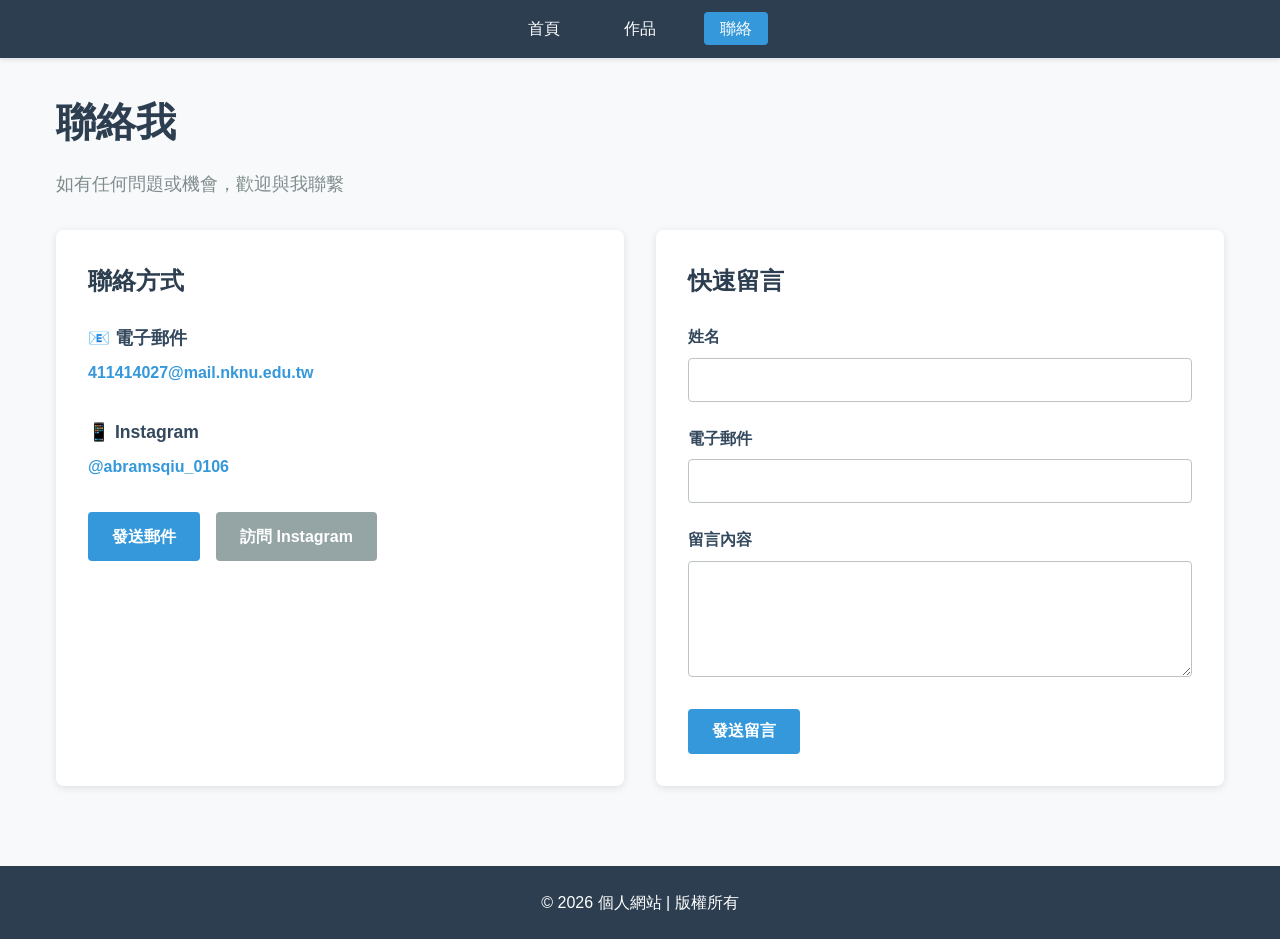
==== contact.html @ aeeac9ce "Add personal website: index, work, contact pages and styles" ====
<!DOCTYPE html>
<html lang="zh-TW">
<head>
    <meta charset="UTF-8">
    <meta name="viewport" content="width=device-width, initial-scale=1.0">
    <title>聯絡 - 個人網站</title>
    <link rel="stylesheet" href="styles.css">
</head>
<body>
    <nav class="navbar">
        <ul>
            <li><a href="index.html">首頁</a></li>
            <li><a href="work.html">作品</a></li>
            <li><a href="contact.html" class="active">聯絡</a></li>
        </ul>
    </nav>

    <main class="container">
        <section class="contact">
            <h1>聯絡我</h1>
            <p class="section-intro">如有任何問題或機會，歡迎與我聯繫</p>

            <div class="contact-content">
                <div class="contact-info">
                    <h2>聯絡方式</h2>
                    
                    <div class="contact-item">
                        <h3>📧 電子郵件</h3>
                        <p>
                            <a href="mailto:411414027@mail.nknu.edu.tw" class="contact-link">
                                411414027@mail.nknu.edu.tw
                            </a>
                        </p>
                    </div>

                    <div class="contact-item">
                        <h3>📱 Instagram</h3>
                        <p>
                            <a href="https://instagram.com/abramsqiu_0106" target="_blank" class="contact-link">
                                @abramsqiu_0106
                            </a>
                        </p>
                    </div>

                    <div class="contact-buttons">
                        <a href="mailto:411414027@mail.nknu.edu.tw" class="btn btn-primary">發送郵件</a>
                        <a href="https://instagram.com/abramsqiu_0106" target="_blank" class="btn btn-secondary">訪問 Instagram</a>
                    </div>
                </div>

                <div class="contact-form">
                    <h2>快速留言</h2>
                    <form id="contactForm">
                        <div class="form-group">
                            <label for="name">姓名</label>
                            <input type="text" id="name" name="name" required>
                        </div>

                        <div class="form-group">
                            <label for="email">電子郵件</label>
                            <input type="email" id="email" name="email" required>
                        </div>

                        <div class="form-group">
                            <label for="message">留言內容</label>
                            <textarea id="message" name="message" rows="5" required></textarea>
                        </div>

                        <button type="submit" class="btn btn-primary">發送留言</button>
                    </form>
                    <div id="formMessage" class="form-message"></div>
                </div>
            </div>
        </section>
    </main>

    <footer>
        <p>&copy; 2026 個人網站 | 版權所有</p>
    </footer>

    <script>
        document.getElementById('contactForm').addEventListener('submit', function(e) {
            e.preventDefault();
            
            const name = document.getElementById('name').value;
            const email = document.getElementById('email').value;
            const message = document.getElementById('message').value;
            
            const formMessage = document.getElementById('formMessage');
            
            if (name && email && message) {
                formMessage.textContent = '感謝您的留言！我會盡快回覆。';
                formMessage.style.color = '#27ae60';
                formMessage.style.display = 'block';
                
                document.getElementById('contactForm').reset();
                
                setTimeout(() => {
                    formMessage.style.display = 'none';
                }, 3000);
            } else {
                formMessage.textContent = '請填寫所有欄位。';
                formMessage.style.color = '#e74c3c';
                formMessage.style.display = 'block';
            }
        });
    </script>
</body>
</html>
---- styles.css ----
/* ========== 基礎樣式 ========== */
* {
    margin: 0;
    padding: 0;
    box-sizing: border-box;
}

body {
    font-family: 'Segoe UI', Tahoma, Geneva, Verdana, sans-serif;
    line-height: 1.6;
    color: #333;
    background-color: #f8f9fa;
}

a {
    text-decoration: none;
    color: inherit;
}

/* ========== 導覽列 ========== */
.navbar {
    background-color: #2c3e50;
    padding: 1rem 0;
    position: sticky;
    top: 0;
    box-shadow: 0 2px 4px rgba(0,0,0,0.1);
    z-index: 100;
}

.navbar ul {
    list-style: none;
    display: flex;
    justify-content: center;
    gap: 2rem;
    max-width: 1200px;
    margin: 0 auto;
    padding: 0 1rem;
}

.navbar a {
    color: white;
    padding: 0.5rem 1rem;
    border-radius: 4px;
    transition: all 0.3s ease;
    font-weight: 500;
}

.navbar a:hover,
.navbar a.active {
    background-color: #3498db;
    color: white;
}

/* ========== 容器 ========== */
.container {
    max-width: 1200px;
    margin: 0 auto;
    padding: 2rem 1rem;
    min-height: calc(100vh - 200px);
}

/* ========== 首頁 ========== */
.hero {
    text-align: center;
    padding: 3rem 0;
}

.avatar {
    width: 200px;
    height: 200px;
    border-radius: 50%;
    border: 4px solid #3498db;
    margin-bottom: 2rem;
    box-shadow: 0 4px 12px rgba(0,0,0,0.15);
    object-fit: cover;
}

.hero h1 {
    font-size: 2.5rem;
    color: #2c3e50;
    margin-bottom: 1rem;
}

.intro-text {
    font-size: 1.1rem;
    color: #555;
    margin-bottom: 2rem;
    max-width: 600px;
    margin-left: auto;
    margin-right: auto;
    line-height: 1.8;
}

.cta-buttons {
    display: flex;
    gap: 1rem;
    justify-content: center;
    flex-wrap: wrap;
    margin: 2rem 0;
}

.about {
    background-color: white;
    padding: 2rem;
    border-radius: 8px;
    margin-top: 2rem;
    box-shadow: 0 2px 8px rgba(0,0,0,0.1);
}

.about h2 {
    color: #2c3e50;
    margin-bottom: 1rem;
    font-size: 1.8rem;
}

.about p {
    color: #555;
    line-height: 1.8;
}

.about-content {
    display: grid;
    grid-template-columns: repeat(auto-fit, minmax(250px, 1fr));
    gap: 1.5rem;
    margin-top: 1.5rem;
}

.about-item {
    background-color: #f8f9fa;
    padding: 1.5rem;
    border-radius: 8px;
    border-left: 4px solid #3498db;
    transition: all 0.3s ease;
}

.about-item:hover {
    box-shadow: 0 4px 12px rgba(0,0,0,0.1);
    transform: translateY(-2px);
}

.about-item h3 {
    color: #2c3e50;
    margin-bottom: 0.75rem;
    font-size: 1.1rem;
}

.about-item p {
    color: #555;
    font-size: 0.95rem;
    line-height: 1.7;
}

/* ========== 按鈕 ========== */
.btn {
    display: inline-block;
    padding: 0.75rem 1.5rem;
    border-radius: 4px;
    font-weight: 600;
    transition: all 0.3s ease;
    cursor: pointer;
    border: none;
    font-size: 1rem;
}

.btn-primary {
    background-color: #3498db;
    color: white;
}

.btn-primary:hover {
    background-color: #2980b9;
    transform: translateY(-2px);
    box-shadow: 0 4px 12px rgba(52, 152, 219, 0.3);
}

.btn-secondary {
    background-color: #95a5a6;
    color: white;
}

.btn-secondary:hover {
    background-color: #7f8c8d;
    transform: translateY(-2px);
    box-shadow: 0 4px 12px rgba(149, 165, 166, 0.3);
}

/* ========== 作品頁 ========== */
.portfolio h1 {
    color: #2c3e50;
    margin-bottom: 1rem;
    font-size: 2.5rem;
}

.section-intro {
    color: #7f8c8d;
    font-size: 1.1rem;
    margin-bottom: 2rem;
}

.projects-table {
    width: 100%;
    border-collapse: collapse;
    background-color: white;
    box-shadow: 0 2px 8px rgba(0,0,0,0.1);
    border-radius: 8px;
    overflow: hidden;
    margin-bottom: 2rem;
}

.projects-table thead {
    background-color: #34495e;
    color: white;
}

.projects-table th,
.projects-table td {
    padding: 1rem;
    text-align: left;
    border-bottom: 1px solid #ecf0f1;
}

.projects-table tbody tr:hover {
    background-color: #f0f7ff;
    transition: background-color 0.3s ease;
}

.projects-table tbody tr:last-child td {
    border-bottom: none;
}

.achievements {
    list-style: none;
    background-color: white;
    padding: 2rem;
    border-radius: 8px;
    box-shadow: 0 2px 8px rgba(0,0,0,0.1);
}

.achievements li {
    padding: 0.75rem 0;
    font-size: 1.1rem;
    color: #27ae60;
    font-weight: 500;
}

.project-link {
    display: inline-block;
    padding: 0.5rem 1rem;
    background-color: #3498db;
    color: white;
    border-radius: 4px;
    font-weight: 600;
    transition: all 0.3s ease;
}

.project-link:hover {
    background-color: #2980b9;
    transform: translateY(-2px);
    box-shadow: 0 2px 8px rgba(52, 152, 219, 0.3);
}

/* ========== 履歷樣式 ========== */
.resume-section {
    background-color: white;
    padding: 1.5rem;
    margin-bottom: 1.5rem;
    border-radius: 8px;
    box-shadow: 0 2px 8px rgba(0,0,0,0.1);
    border-left: 4px solid #3498db;
}

.resume-section h3 {
    color: #2c3e50;
    margin-bottom: 1rem;
    font-size: 1.3rem;
}

.resume-section h4 {
    color: #34495e;
    margin-top: 0.5rem;
    margin-bottom: 0.5rem;
    font-size: 1.1rem;
}

.resume-section p {
    color: #555;
    line-height: 1.8;
    margin-bottom: 0.5rem;
}

.resume-list {
    list-style: none;
    padding-left: 0;
}

.resume-list li {
    padding: 0.5rem 0;
    color: #555;
    line-height: 1.6;
    border-bottom: 1px solid #ecf0f1;
}

.resume-list li:last-child {
    border-bottom: none;
}

.project-item {
    background-color: #f8f9fa;
    padding: 1rem;
    border-radius: 4px;
    margin-bottom: 1rem;
}

.project-item h4 {
    color: #2980b9;
}

.project-item p {
    margin-bottom: 0.5rem;
    color: #555;
}

/* ========== 聯絡頁 ========== */
.contact h1 {
    color: #2c3e50;
    margin-bottom: 1rem;
    font-size: 2.5rem;
}

.contact-content {
    display: grid;
    grid-template-columns: 1fr 1fr;
    gap: 2rem;
    margin-top: 2rem;
}

.contact-info,
.contact-form {
    background-color: white;
    padding: 2rem;
    border-radius: 8px;
    box-shadow: 0 2px 8px rgba(0,0,0,0.1);
}

.contact-info h2,
.contact-form h2 {
    color: #2c3e50;
    margin-bottom: 1.5rem;
    font-size: 1.5rem;
}

.contact-item {
    margin-bottom: 2rem;
}

.contact-item h3 {
    color: #34495e;
    margin-bottom: 0.5rem;
    font-size: 1.1rem;
}

.contact-link {
    color: #3498db;
    font-weight: 600;
    transition: color 0.3s ease;
}

.contact-link:hover {
    color: #2980b9;
    text-decoration: underline;
}

.contact-buttons {
    display: flex;
    gap: 1rem;
    margin-top: 1.5rem;
    flex-wrap: wrap;
}

/* ========== 表單 ========== */
.form-group {
    margin-bottom: 1.5rem;
}

.form-group label {
    display: block;
    margin-bottom: 0.5rem;
    color: #34495e;
    font-weight: 600;
}

.form-group input,
.form-group textarea {
    width: 100%;
    padding: 0.75rem;
    border: 1px solid #bdc3c7;
    border-radius: 4px;
    font-family: inherit;
    font-size: 1rem;
    transition: border-color 0.3s ease;
}

.form-group input:focus,
.form-group textarea:focus {
    outline: none;
    border-color: #3498db;
    box-shadow: 0 0 0 3px rgba(52, 152, 219, 0.1);
}

.form-message {
    margin-top: 1rem;
    padding: 1rem;
    border-radius: 4px;
    text-align: center;
    font-weight: 600;
    display: none;
}

/* ========== 頁尾 ========== */
footer {
    background-color: #2c3e50;
    color: white;
    text-align: center;
    padding: 1.5rem;
    margin-top: 3rem;
}

footer p {
    margin: 0;
}

/* ========== 響應式設計 ========== */
@media (max-width: 768px) {
    .navbar ul {
        flex-direction: column;
        gap: 0.5rem;
        padding: 1rem;
    }

    .navbar a {
        display: block;
        text-align: center;
    }

    .hero h1 {
        font-size: 2rem;
    }

    .cta-buttons {
        flex-direction: column;
    }

    .cta-buttons .btn {
        width: 100%;
    }

    .projects-table {
        font-size: 0.9rem;
    }

    .projects-table th,
    .projects-table td {
        padding: 0.75rem 0.5rem;
    }

    .contact-content {
        grid-template-columns: 1fr;
    }

    .contact-buttons {
        flex-direction: column;
    }

    .contact-buttons .btn {
        width: 100%;
        text-align: center;
    }

    .avatar {
        width: 150px;
        height: 150px;
    }

    .intro-text {
        font-size: 1rem;
    }
}

@media (max-width: 480px) {
    .container {
        padding: 1rem;
    }

    .hero {
        padding: 1.5rem 0;
    }

    .hero h1 {
        font-size: 1.5rem;
    }

    .portfolio h1,
    .contact h1 {
        font-size: 1.8rem;
    }

    .contact-info,
    .contact-form {
        padding: 1.5rem;
    }
}
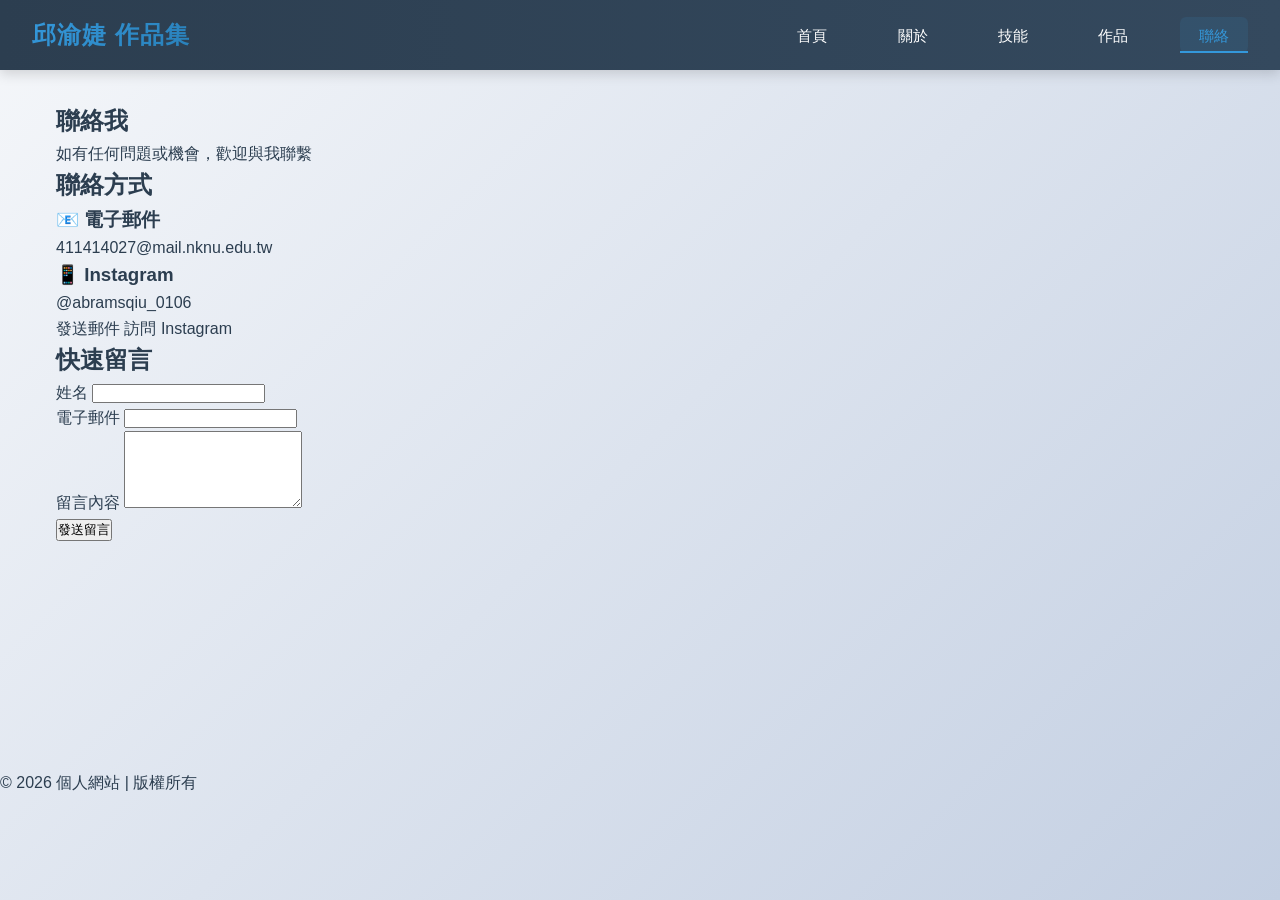
==== commit ba14eff6: "優化網站設計：改進樣式、新增技能區塊、改為中文導航、優化URL結構" ====
--- a/contact.html
+++ b/contact.html
@@ -8,10 +8,13 @@
 </head>
 <body>
     <nav class="navbar">
+        <div class="nav-brand">邱渝婕 作品集</div>
         <ul>
-            <li><a href="index.html">首頁</a></li>
-            <li><a href="work.html">作品</a></li>
-            <li><a href="contact.html" class="active">聯絡</a></li>
+            <li><a href="/">首頁</a></li>
+            <li><a href="/#about">關於</a></li>
+            <li><a href="/#skills">技能</a></li>
+            <li><a href="/work">作品</a></li>
+            <li><a href="/contact" class="active">聯絡</a></li>
         </ul>
     </nav>
 
--- a/styles.css
+++ b/styles.css
@@ -6,10 +6,11 @@
 }
 
 body {
-    font-family: 'Segoe UI', Tahoma, Geneva, Verdana, sans-serif;
+    font-family: 'Segoe UI', -apple-system, BlinkMacSystemFont, sans-serif;
     line-height: 1.6;
-    color: #333;
-    background-color: #f8f9fa;
+    color: #2c3e50;
+    background: linear-gradient(135deg, #f5f7fa 0%, #c3cfe2 100%);
+    background-attachment: fixed;
 }
 
 a {
@@ -17,38 +18,72 @@
     color: inherit;
 }
 
+html {
+    scroll-behavior: smooth;
+}
+
 /* ========== 導覽列 ========== */
 .navbar {
-    background-color: #2c3e50;
-    padding: 1rem 0;
+    background: linear-gradient(90deg, #2c3e50 0%, #34495e 100%);
+    padding: 1rem 2rem;
     position: sticky;
     top: 0;
-    box-shadow: 0 2px 4px rgba(0,0,0,0.1);
+    box-shadow: 0 4px 12px rgba(0,0,0,0.15);
     z-index: 100;
+    display: flex;
+    justify-content: space-between;
+    align-items: center;
+}
+
+.nav-brand {
+    color: white;
+    font-size: 1.5rem;
+    font-weight: 700;
+    letter-spacing: 1px;
+    background: linear-gradient(135deg, #3498db, #2980b9);
+    -webkit-background-clip: text;
+    -webkit-text-fill-color: transparent;
+    background-clip: text;
 }
 
 .navbar ul {
     list-style: none;
     display: flex;
-    justify-content: center;
+    justify-content: flex-end;
     gap: 2rem;
-    max-width: 1200px;
-    margin: 0 auto;
-    padding: 0 1rem;
+    flex-wrap: wrap;
 }
 
 .navbar a {
     color: white;
-    padding: 0.5rem 1rem;
-    border-radius: 4px;
+    padding: 0.6rem 1.2rem;
+    border-radius: 6px;
     transition: all 0.3s ease;
     font-weight: 500;
+    font-size: 0.95rem;
+    position: relative;
+}
+
+.navbar a::before {
+    content: '';
+    position: absolute;
+    bottom: 0;
+    left: 0;
+    width: 0;
+    height: 2px;
+    background-color: #3498db;
+    transition: width 0.3s ease;
+}
+
+.navbar a:hover::before,
+.navbar a.active::before {
+    width: 100%;
 }
 
 .navbar a:hover,
 .navbar a.active {
-    background-color: #3498db;
-    color: white;
+    background-color: rgba(52, 152, 219, 0.1);
+    color: #3498db;
 }
 
 /* ========== 容器 ========== */
@@ -62,7 +97,11 @@
 /* ========== 首頁 ========== */
 .hero {
     text-align: center;
-    padding: 3rem 0;
+    padding: 4rem 2rem;
+    background: linear-gradient(135deg, rgba(255,255,255,0.95) 0%, rgba(255,255,255,0.9) 100%);
+    border-radius: 12px;
+    box-shadow: 0 8px 24px rgba(0,0,0,0.1);
+    margin-bottom: 2rem;
 }
 
 .avatar {
@@ -71,46 +110,58 @@
     border-radius: 50%;
     border: 4px solid #3498db;
     margin-bottom: 2rem;
-    box-shadow: 0 4px 12px rgba(0,0,0,0.15);
+    box-shadow: 0 8px 24px rgba(52, 152, 219, 0.3);
     object-fit: cover;
+    animation: float 3s ease-in-out infinite;
+}
+
+@keyframes float {
+    0%, 100% { transform: translateY(0px); }
+    50% { transform: translateY(-10px); }
 }
 
 .hero h1 {
     font-size: 2.5rem;
     color: #2c3e50;
     margin-bottom: 1rem;
+    font-weight: 700;
+    letter-spacing: 0.5px;
 }
 
 .intro-text {
     font-size: 1.1rem;
-    color: #555;
+    color: #34495e;
     margin-bottom: 2rem;
     max-width: 600px;
     margin-left: auto;
     margin-right: auto;
-    line-height: 1.8;
+    line-height: 1.9;
+    font-weight: 400;
 }
 
 .cta-buttons {
     display: flex;
-    gap: 1rem;
+    gap: 1.5rem;
     justify-content: center;
     flex-wrap: wrap;
     margin: 2rem 0;
 }
 
 .about {
-    background-color: white;
-    padding: 2rem;
-    border-radius: 8px;
+    background: linear-gradient(135deg, rgba(255,255,255,0.98) 0%, rgba(248,249,250,0.98) 100%);
+    padding: 3rem 2rem;
+    border-radius: 12px;
     margin-top: 2rem;
-    box-shadow: 0 2px 8px rgba(0,0,0,0.1);
+    box-shadow: 0 8px 24px rgba(0,0,0,0.08);
+    border-top: 4px solid #3498db;
 }
 
 .about h2 {
     color: #2c3e50;
-    margin-bottom: 1rem;
-    font-size: 1.8rem;
+    margin-bottom: 2rem;
+    font-size: 2rem;
+    font-weight: 700;
+    text-align: center;
 }
 
 .about p {
@@ -121,65 +172,141 @@
 .about-content {
     display: grid;
     grid-template-columns: repeat(auto-fit, minmax(250px, 1fr));
-    gap: 1.5rem;
-    margin-top: 1.5rem;
+    gap: 2rem;
+    margin-top: 2rem;
 }
 
 .about-item {
-    background-color: #f8f9fa;
-    padding: 1.5rem;
+    background: linear-gradient(135deg, #f8f9fa 0%, #ecf0f1 100%);
+    padding: 2rem;
     border-radius: 8px;
     border-left: 4px solid #3498db;
     transition: all 0.3s ease;
+    box-shadow: 0 4px 12px rgba(0,0,0,0.05);
 }
 
 .about-item:hover {
-    box-shadow: 0 4px 12px rgba(0,0,0,0.1);
-    transform: translateY(-2px);
+    box-shadow: 0 8px 20px rgba(52, 152, 219, 0.15);
+    transform: translateY(-4px);
+    border-left-color: #2980b9;
 }
 
 .about-item h3 {
     color: #2c3e50;
-    margin-bottom: 0.75rem;
+    margin-bottom: 1rem;
+    font-size: 1.2rem;
+    font-weight: 600;
+}
+
+.about-item p 技能區塊 ========== */
+.skills {
+    background: linear-gradient(135deg, rgba(255,255,255,0.98) 0%, rgba(248,249,250,0.98) 100%);
+    padding: 3rem 2rem;
+    border-radius: 12px;
+    margin-top: 2rem;
+    box-shadow: 0 8px 24px rgba(0,0,0,0.08);
+    border-top: 4px solid #2980b9;
+}
+
+.skills h2 {
+    color: #2c3e50;
+    margin-bottom: 2rem;
+    font-size: 2rem;
+    font-weight: 700;
+    text-align: center;
+}
+
+.skills-container {
+    display: grid;
+    grid-template-columns: repeat(auto-fit, minmax(260px, 1fr));
+    gap: 2rem;
+    margin-top: 2rem;
+}
+
+.skill-category {
+    background: linear-gradient(135deg, #f0f4f8 0%, #ecf0f1 100%);
+    padding: 2rem;
+    border-radius: 8px;
+    box-shadow: 0 4px 12px rgba(0,0,0,0.05);
+    transition: all 0.3s ease;
+    border: 1px solid rgba(52, 152, 219, 0.1);
+}
+
+.skill-category:hover {
+    box-shadow: 0 8px 20px rgba(52, 152, 219, 0.15);
+    transform: translateY(-4px);
+}
+
+    font-weight: 700;
+}
+
+.section-intro {
+    color: #7f8c8d;
     font-size: 1.1rem;
-}
-
-.about-item p {
-    color: #555;
-    font-size: 0.95rem;
-    line-height: 1.7;
-}
-
-/* ========== 按鈕 ========== */
-.btn {
+    margin-bottom: 2rem;
+}
+
+.projects-table {
+    width: 100%;
+    border-collapse: collapse;
+    background-color: white;
+    box-shadow: 0 8px 24px rgba(0,0,0,0.1);
+    border-radius: 8px;
+    overflow: hidden;
+    margin-bottom: 2rem;
+}
+
+.projects-table thead {
+    background: linear-gradient(90deg, #2c3e50 0%, #34495e 100%);
+    color: white;
+}
+
+.projects-table th,
+.projects-table td {
+    padding: 1.2rem;
+    text-align: left;
+    border-bottom: 1px solid #ecf0f1;
+}
+
+.projects-table tbody tr:hover {
+    background-color: #f0f7ff;
+    transition: background-color 0.3s ease;
+}
+
+.projects-table tbody tr:last-child td {
+    border-bottom: none;
+}
+
+.achievements {
+    list-style: none;
+    background-color: white;
+    padding: 2rem;
+    border-radius: 8px;
+    box-shadow: 0 8px 24px rgba(0,0,0,0.1);
+}
+
+.achievements li {
+    padding: 0.75rem 0;
+    font-size: 1.1rem;
+    color: #27ae60;
+    font-weight: 500;
+}
+
+.project-link {
     display: inline-block;
-    padding: 0.75rem 1.5rem;
-    border-radius: 4px;
-    font-weight: 600;
-    transition: all 0.3s ease;
-    cursor: pointer;
-    border: none;
-    font-size: 1rem;
-}
-
-.btn-primary {
-    background-color: #3498db;
+    padding: 0.6rem 1.4rem;
+    background: linear-gradient(135deg, #3498db, #2980b9);
     color: white;
-}
-
-.btn-primary:hover {
-    background-color: #2980b9;
-    transform: translateY(-2px);
-    box-shadow: 0 4px 12px rgba(52, 152, 219, 0.3);
-}
-
-.btn-secondary {
-    background-color: #95a5a6;
-    color: white;
-}
-
-.btn-secondary:hover {
-    background-color: #7f8c8d;
+    border-radius: 6px;
+    font-weight: 600;
+    transition: all 0.3s ease;
+    box-shadow: 0 4px 12px rgba(52, 152, 219, 0.2);
+}
+
+.project-link:hover {
+    background: linear-gradient(135deg, #2980b9, #1f618d);
+    transform: translateY(-3px);
+    box-shadow: 0 8px 20px rgba(52, 152, 219, 0.4
     transform: translateY(-2px);
     box-shadow: 0 4px 12px rgba(149, 165, 166, 0.3);
 }
@@ -261,18 +388,24 @@
 
 /* ========== 履歷樣式 ========== */
 .resume-section {
-    background-color: white;
-    padding: 1.5rem;
+    background: linear-gradient(135deg, rgba(255,255,255,0.95) 0%, rgba(248,249,250,0.95) 100%);
+    padding: 2rem;
     margin-bottom: 1.5rem;
     border-radius: 8px;
-    box-shadow: 0 2px 8px rgba(0,0,0,0.1);
+    box-shadow: 0 4px 12px rgba(0,0,0,0.08);
     border-left: 4px solid #3498db;
+    transition: all 0.3s ease;
+}
+
+.resume-section:hover {
+    box-shadow: 0 8px 20px rgba(0,0,0,0.12);
 }
 
 .resume-section h3 {
     color: #2c3e50;
     margin-bottom: 1rem;
     font-size: 1.3rem;
+    font-weight: 600;
 }
 
 .resume-section h4 {
@@ -280,6 +413,7 @@
     margin-top: 0.5rem;
     margin-bottom: 0.5rem;
     font-size: 1.1rem;
+    font-weight: 600;
 }
 
 .resume-section p {
@@ -294,7 +428,7 @@
 }
 
 .resume-list li {
-    padding: 0.5rem 0;
+    padding: 0.75rem 0;
     color: #555;
     line-height: 1.6;
     border-bottom: 1px solid #ecf0f1;
@@ -305,14 +439,22 @@
 }
 
 .project-item {
-    background-color: #f8f9fa;
-    padding: 1rem;
-    border-radius: 4px;
+    background: linear-gradient(135deg, #f8f9fa 0%, #ecf0f1 100%);
+    padding: 1.5rem;
+    border-radius: 8px;
     margin-bottom: 1rem;
+    border: 1px solid rgba(52, 152, 219, 0.1);
+    transition: all 0.3s ease;
+}
+
+.project-item:hover {
+    box-shadow: 0 4px 12px rgba(52, 152, 219, 0.1);
+    border-color: rgba(52, 152, 219, 0.3);
 }
 
 .project-item h4 {
     color: #2980b9;
+    font-weight: 600;
 }
 
 .project-item p {
@@ -325,6 +467,7 @@
     color: #2c3e50;
     margin-bottom: 1rem;
     font-size: 2.5rem;
+    font-weight: 700;
 }
 
 .contact-content {
@@ -336,10 +479,11 @@
 
 .contact-info,
 .contact-form {
-    background-color: white;
-    padding: 2rem;
-    border-radius: 8px;
-    box-shadow: 0 2px 8px rgba(0,0,0,0.1);
+    background: linear-gradient(135deg, rgba(255,255,255,0.95) 0%, rgba(248,249,250,0.95) 100%);
+    padding: 2.5rem;
+    border-radius: 8px;
+    box-shadow: 0 8px 24px rgba(0,0,0,0.1);
+    border-top: 4px solid #3498db;
 }
 
 .contact-info h2,
@@ -347,6 +491,7 @@
     color: #2c3e50;
     margin-bottom: 1.5rem;
     font-size: 1.5rem;
+    font-weight: 600;
 }
 
 .contact-item {
@@ -357,17 +502,33 @@
     color: #34495e;
     margin-bottom: 0.5rem;
     font-size: 1.1rem;
+    font-weight: 600;
 }
 
 .contact-link {
     color: #3498db;
     font-weight: 600;
-    transition: color 0.3s ease;
+    transition: all 0.3s ease;
+    position: relative;
+}
+
+.contact-link::after {
+    content: '';
+    position: absolute;
+    bottom: -2px;
+    left: 0;
+    width: 0;
+    height: 2px;
+    background-color: #3498db;
+    transition: width 0.3s ease;
 }
 
 .contact-link:hover {
     color: #2980b9;
-    text-decoration: underline;
+}
+
+.contact-link:hover::after {
+    width: 100%;
 }
 
 .contact-buttons {
@@ -384,20 +545,22 @@
 
 .form-group label {
     display: block;
-    margin-bottom: 0.5rem;
+    margin-bottom: 0.6rem;
     color: #34495e;
     font-weight: 600;
+    font-size: 0.95rem;
 }
 
 .form-group input,
 .form-group textarea {
     width: 100%;
-    padding: 0.75rem;
-    border: 1px solid #bdc3c7;
-    border-radius: 4px;
+    padding: 0.85rem 1rem;
+    border: 2px solid #bdc3c7;
+    border-radius: 6px;
     font-family: inherit;
     font-size: 1rem;
-    transition: border-color 0.3s ease;
+    transition: all 0.3s ease;
+    background-color: white;
 }
 
 .form-group input:focus,
@@ -405,41 +568,54 @@
     outline: none;
     border-color: #3498db;
     box-shadow: 0 0 0 3px rgba(52, 152, 219, 0.1);
+    background-color: #f9fafb;
 }
 
 .form-message {
     margin-top: 1rem;
     padding: 1rem;
-    border-radius: 4px;
+    border-radius: 6px;
     text-align: center;
     font-weight: 600;
     display: none;
+    background-color: #ecf0f1;
 }
 
 /* ========== 頁尾 ========== */
 footer {
-    background-color: #2c3e50;
+    background: linear-gradient(90deg, #2c3e50 0%, #34495e 100%);
     color: white;
     text-align: center;
-    padding: 1.5rem;
+    padding: 2rem 1rem;
     margin-top: 3rem;
+    box-shadow: 0 -4px 12px rgba(0,0,0,0.1);
 }
 
 footer p {
     margin: 0;
+    font-weight: 500;
 }
 
 /* ========== 響應式設計 ========== */
 @media (max-width: 768px) {
+    .navbar {
+        flex-direction: column;
+        gap: 1rem;
+    }
+
     .navbar ul {
-        flex-direction: column;
+        flex-direction: row;
         gap: 0.5rem;
-        padding: 1rem;
+        justify-content: center;
     }
 
     .navbar a {
-        display: block;
-        text-align: center;
+        padding: 0.4rem 0.8rem;
+        font-size: 0.85rem;
+    }
+
+    .hero {
+        padding: 2rem 1.5rem;
     }
 
     .hero h1 {
@@ -452,6 +628,7 @@
 
     .cta-buttons .btn {
         width: 100%;
+        text-align: center;
     }
 
     .projects-table {
@@ -463,6 +640,14 @@
         padding: 0.75rem 0.5rem;
     }
 
+    .skills-container {
+        grid-template-columns: 1fr;
+    }
+
+    .about-content {
+        grid-template-columns: 1fr;
+    }
+
     .contact-content {
         grid-template-columns: 1fr;
     }
@@ -492,20 +677,63 @@
     }
 
     .hero {
-        padding: 1.5rem 0;
+        padding: 1.5rem 1rem;
     }
 
     .hero h1 {
         font-size: 1.5rem;
     }
 
+    .navbar {
+        padding: 0.75rem 1rem;
+    }
+
+    .nav-brand {
+        font-size: 1.2rem;
+    }
+
+    .navbar ul {
+        gap: 0.25rem;
+    }
+
+    .navbar a {
+        padding: 0.3rem 0.6rem;
+        font-size: 0.75rem;
+    }
+
+    .about h2,
+    .skills h2,
     .portfolio h1,
     .contact h1 {
-        font-size: 1.8rem;
-    }
-
+        font-size: 1.5rem;
+    }
+
+    .about-item,
     .contact-info,
     .contact-form {
         padding: 1.5rem;
     }
-}
+
+    .skill-tags {
+        gap: 0.5rem;
+    }
+
+    .skill-tag {
+        padding: 0.5rem 1rem;
+        font-size: 0.85rem;
+    }
+
+    .btn {
+        padding: 0.7rem 1.5rem;
+        font-size: 0.9rem;
+    }
+
+    .projects-table {
+        font-size: 0.8rem;
+    }
+
+    .projects-table th,
+    .projects-table td {
+        padding: 0.5rem;
+    }
+}
